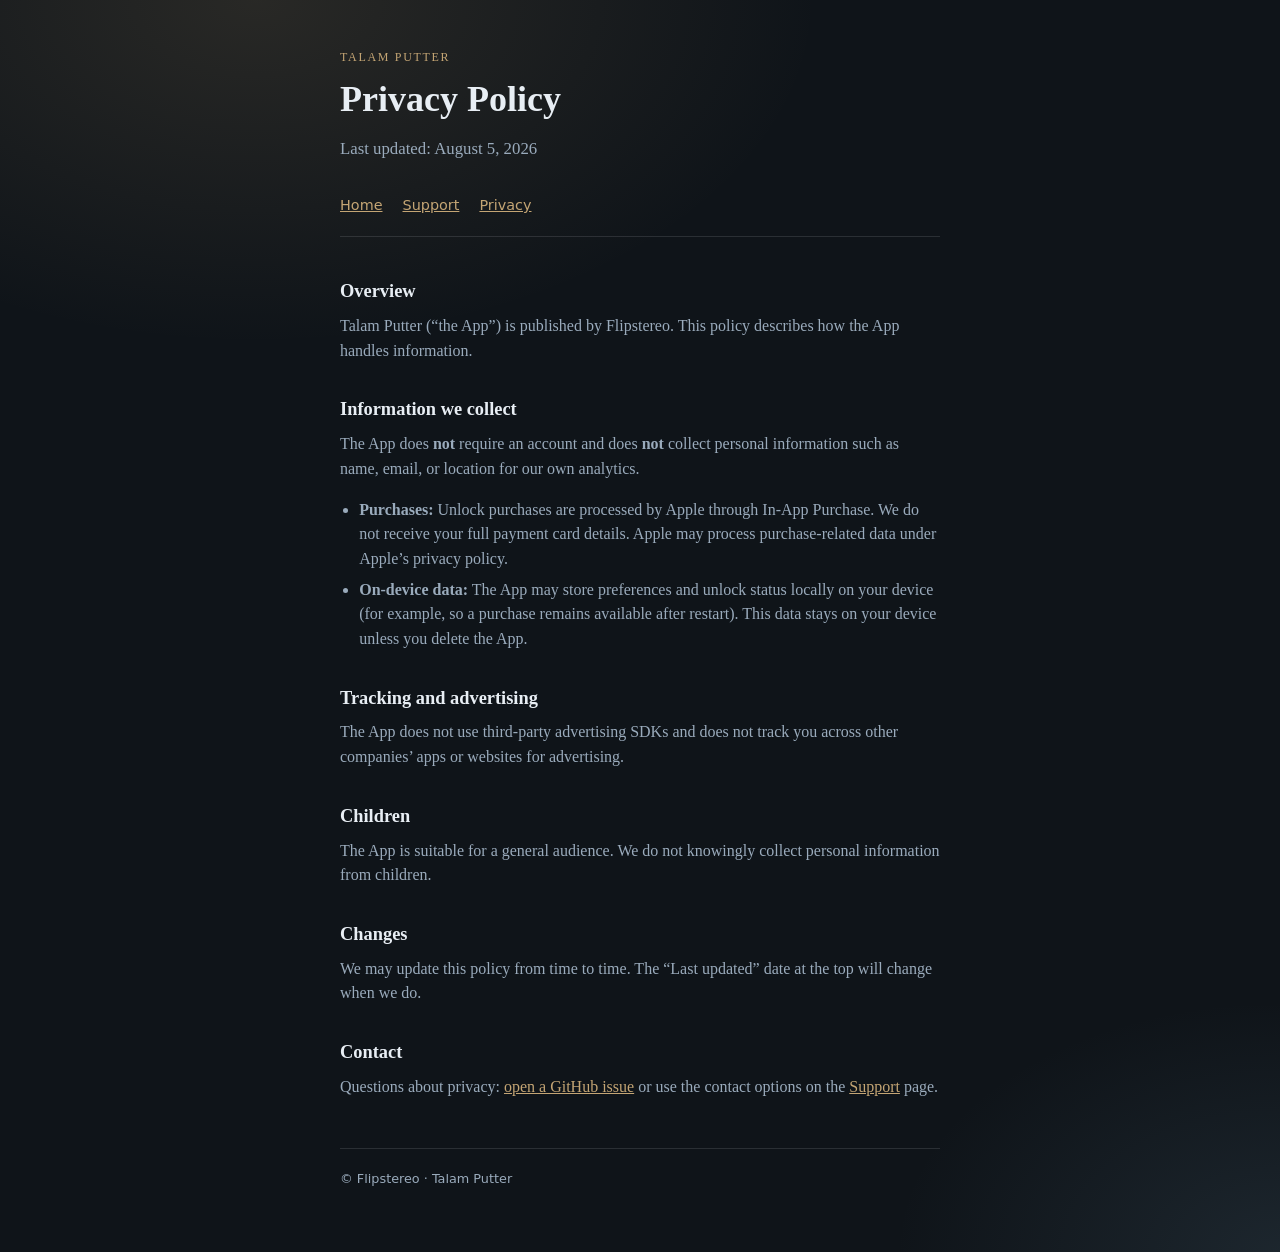
==== privacy.html @ 731a6d7e "Add Talam Putter support, privacy, and marketing pages." ====
<!DOCTYPE html>
<html lang="en">
  <head>
    <meta charset="utf-8" />
    <meta name="viewport" content="width=device-width, initial-scale=1" />
    <title>Privacy Policy · Talam Putter</title>
    <meta name="description" content="Privacy Policy for the Talam Putter iOS app." />
    <link rel="stylesheet" href="styles.css" />
  </head>
  <body>
    <main>
      <p class="brand">Talam Putter</p>
      <h1>Privacy Policy</h1>
      <p class="lede">Last updated: August 5, 2026</p>
      <nav aria-label="Site">
        <a href="index.html">Home</a>
        <a href="support.html">Support</a>
        <a href="privacy.html" aria-current="page">Privacy</a>
      </nav>

      <h2>Overview</h2>
      <p>
        Talam Putter (“the App”) is published by Flipstereo. This policy
        describes how the App handles information.
      </p>

      <h2>Information we collect</h2>
      <p>
        The App does <strong>not</strong> require an account and does
        <strong>not</strong> collect personal information such as name, email,
        or location for our own analytics.
      </p>
      <ul>
        <li>
          <strong>Purchases:</strong> Unlock purchases are processed by Apple
          through In-App Purchase. We do not receive your full payment card
          details. Apple may process purchase-related data under Apple’s
          privacy policy.
        </li>
        <li>
          <strong>On-device data:</strong> The App may store preferences and
          unlock status locally on your device (for example, so a purchase
          remains available after restart). This data stays on your device
          unless you delete the App.
        </li>
      </ul>

      <h2>Tracking and advertising</h2>
      <p>
        The App does not use third-party advertising SDKs and does not track
        you across other companies’ apps or websites for advertising.
      </p>

      <h2>Children</h2>
      <p>
        The App is suitable for a general audience. We do not knowingly collect
        personal information from children.
      </p>

      <h2>Changes</h2>
      <p>
        We may update this policy from time to time. The “Last updated” date at
        the top will change when we do.
      </p>

      <h2>Contact</h2>
      <p>
        Questions about privacy:
        <a href="https://github.com/rkris17/talam-putter-site/issues"
          >open a GitHub issue</a
        >
        or use the contact options on the
        <a href="support.html">Support</a> page.
      </p>

      <footer>© Flipstereo · Talam Putter</footer>
    </main>
  </body>
</html>
---- styles.css ----
:root {
  --bg: #0f1419;
  --fg: #e8eef4;
  --muted: #9aabbc;
  --accent: #c4a574;
  --line: rgba(232, 238, 244, 0.12);
  --max: 40rem;
}

* {
  box-sizing: border-box;
}

html {
  color-scheme: dark;
}

body {
  margin: 0;
  min-height: 100dvh;
  font-family: "Iowan Old Style", "Palatino Linotype", Palatino, Georgia, serif;
  background:
    radial-gradient(ellipse 80% 50% at 20% 0%, rgba(196, 165, 116, 0.14), transparent 55%),
    radial-gradient(ellipse 60% 40% at 100% 100%, rgba(90, 120, 140, 0.18), transparent 50%),
    var(--bg);
  color: var(--fg);
  line-height: 1.55;
}

a {
  color: var(--accent);
}

main {
  max-width: var(--max);
  margin: 0 auto;
  padding: 3rem 1.25rem 4rem;
}

.brand {
  font-size: 0.75rem;
  letter-spacing: 0.14em;
  text-transform: uppercase;
  color: var(--accent);
  margin: 0 0 0.75rem;
}

h1 {
  font-size: clamp(1.75rem, 4vw, 2.25rem);
  font-weight: 600;
  line-height: 1.15;
  margin: 0 0 1rem;
}

.lede {
  color: var(--muted);
  font-size: 1.05rem;
  margin: 0 0 2rem;
}

nav {
  display: flex;
  flex-wrap: wrap;
  gap: 0.75rem 1.25rem;
  margin: 0 0 2.5rem;
  padding-bottom: 1.25rem;
  border-bottom: 1px solid var(--line);
  font-family: system-ui, -apple-system, sans-serif;
  font-size: 0.9rem;
}

h2 {
  font-size: 1.15rem;
  margin: 2rem 0 0.5rem;
}

p,
ul {
  color: var(--muted);
  margin: 0 0 1rem;
}

ul {
  padding-left: 1.2rem;
}

li {
  margin-bottom: 0.35rem;
}

footer {
  margin-top: 3rem;
  padding-top: 1.25rem;
  border-top: 1px solid var(--line);
  font-family: system-ui, -apple-system, sans-serif;
  font-size: 0.8rem;
  color: var(--muted);
}
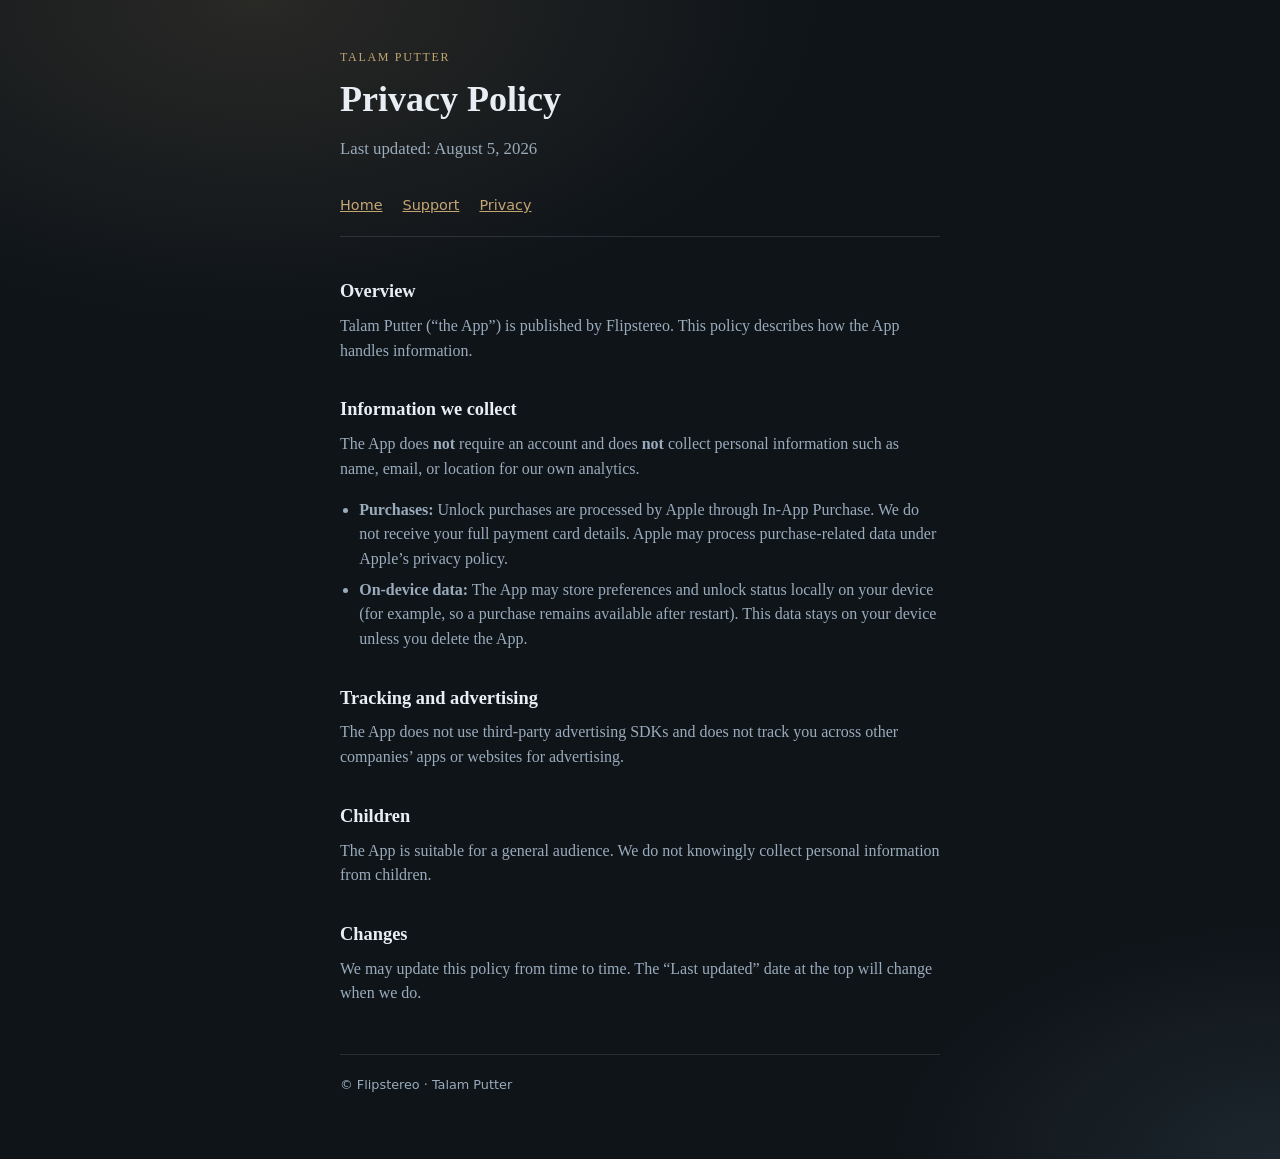
==== commit d98b1741: "Remove Contact sections from support and privacy pages." ====
--- a/privacy.html
+++ b/privacy.html
@@ -63,16 +63,6 @@
         the top will change when we do.
       </p>
 
-      <h2>Contact</h2>
-      <p>
-        Questions about privacy:
-        <a href="https://github.com/rkris17/talam-putter-site/issues"
-          >open a GitHub issue</a
-        >
-        or use the contact options on the
-        <a href="support.html">Support</a> page.
-      </p>
-
       <footer>© Flipstereo · Talam Putter</footer>
     </main>
   </body>
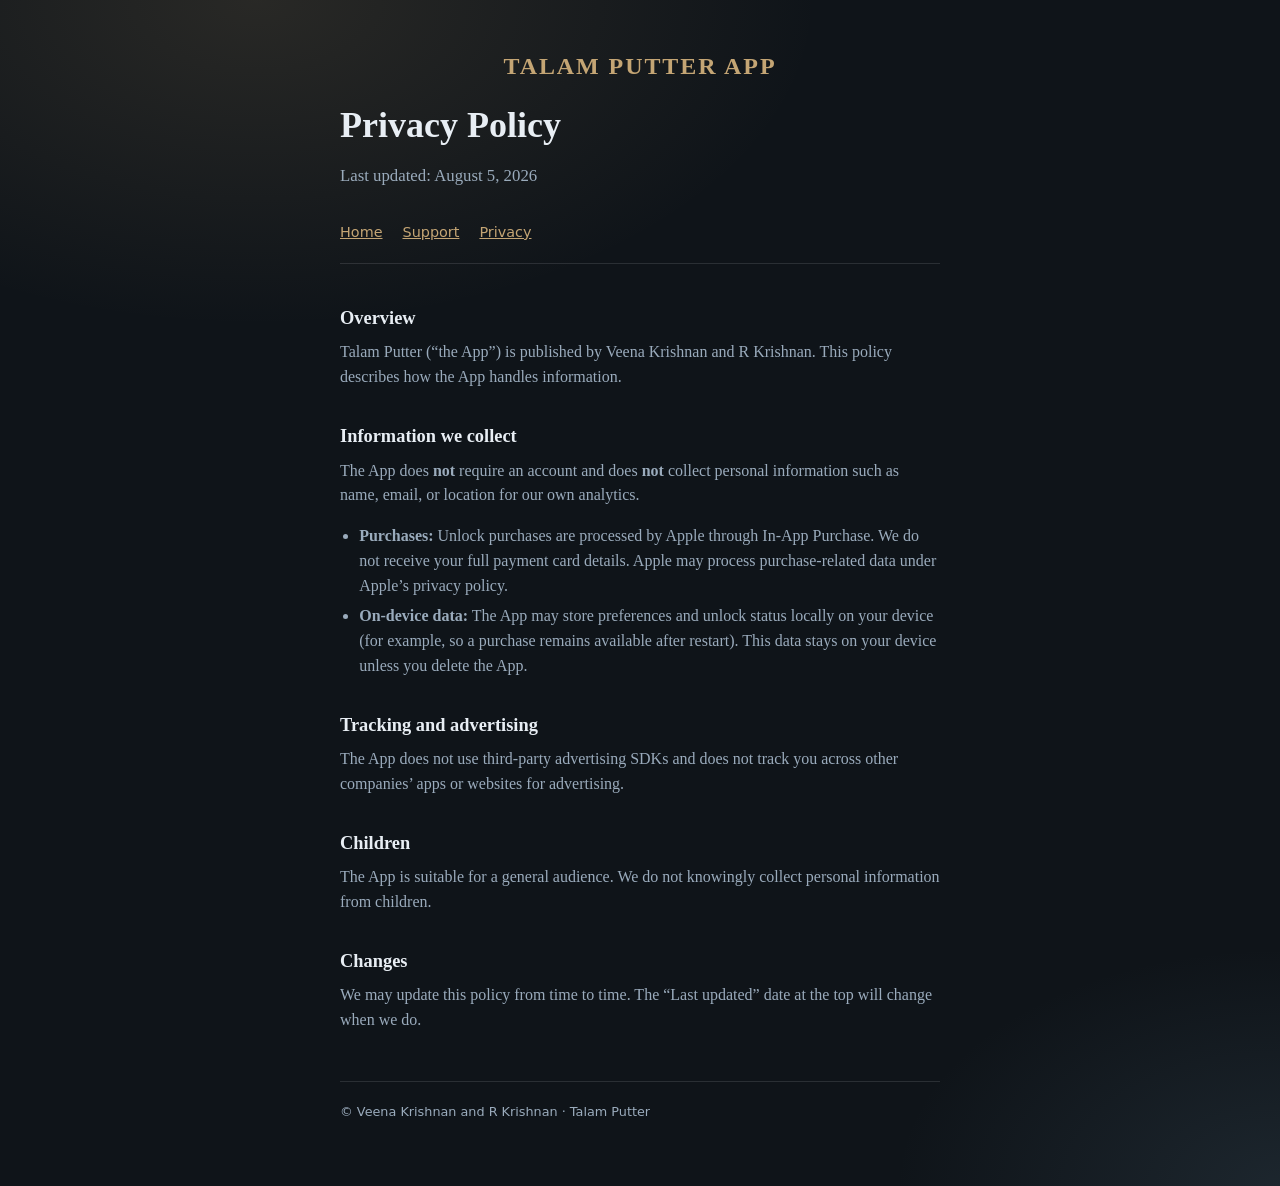
==== commit a31b7d1b: "copyright" ====
--- a/privacy.html
+++ b/privacy.html
@@ -9,7 +9,7 @@
   </head>
   <body>
     <main>
-      <p class="brand">Talam Putter</p>
+      <p class="brand">Talam Putter App</p>
       <h1>Privacy Policy</h1>
       <p class="lede">Last updated: August 5, 2026</p>
       <nav aria-label="Site">
@@ -20,8 +20,8 @@
 
       <h2>Overview</h2>
       <p>
-        Talam Putter (“the App”) is published by Flipstereo. This policy
-        describes how the App handles information.
+        Talam Putter (“the App”) is published by Veena Krishnan and R Krishnan.
+        This policy describes how the App handles information.
       </p>
 
       <h2>Information we collect</h2>
@@ -63,7 +63,7 @@
         the top will change when we do.
       </p>
 
-      <footer>© Flipstereo · Talam Putter</footer>
+      <footer>© Veena Krishnan and R Krishnan · Talam Putter</footer>
     </main>
   </body>
 </html>
--- a/styles.css
+++ b/styles.css
@@ -38,11 +38,18 @@
 }
 
 .brand {
-  font-size: 0.75rem;
-  letter-spacing: 0.14em;
+  font-size: 1.5rem;
+  font-weight: 700;
+  letter-spacing: 0.08em;
   text-transform: uppercase;
+  text-align: center;
   color: var(--accent);
-  margin: 0 0 0.75rem;
+  margin: 0 0 1.25rem;
+}
+
+.tagline {
+  margin-top: -0.35rem;
+  color: var(--fg);
 }
 
 h1 {
@@ -56,6 +63,25 @@
   color: var(--muted);
   font-size: 1.05rem;
   margin: 0 0 2rem;
+}
+
+.video {
+  position: relative;
+  width: 100%;
+  aspect-ratio: 16 / 9;
+  margin: 0 0 2rem;
+  border-radius: 0.5rem;
+  overflow: hidden;
+  border: 1px solid var(--line);
+  background: #000;
+}
+
+.video iframe {
+  position: absolute;
+  inset: 0;
+  width: 100%;
+  height: 100%;
+  border: 0;
 }
 
 nav {
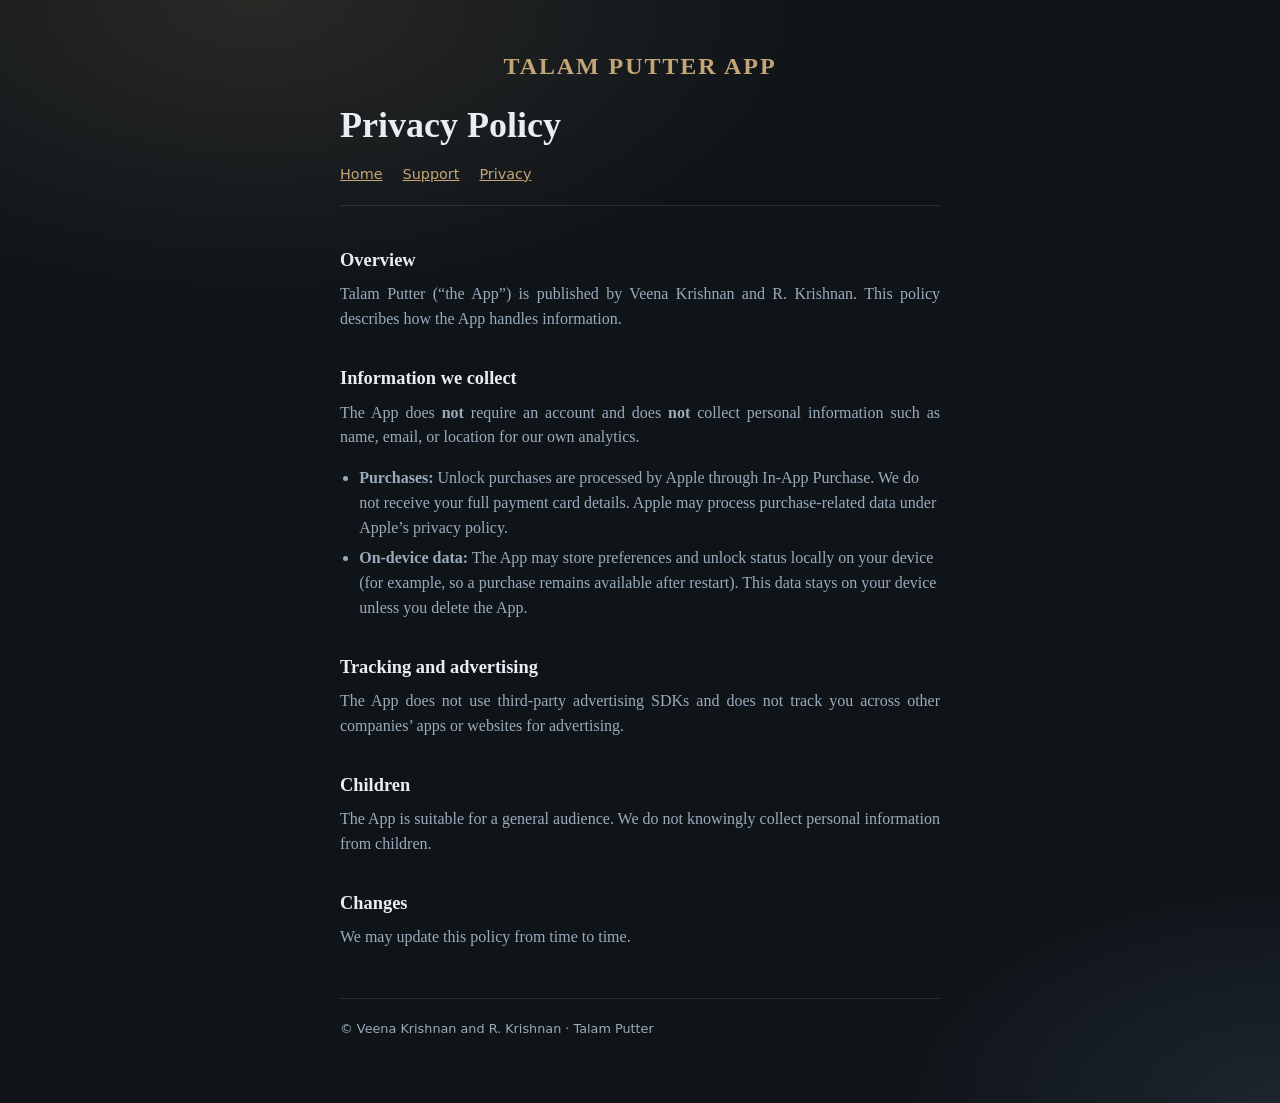
==== commit 5cd1077f: "edits" ====
--- a/privacy.html
+++ b/privacy.html
@@ -11,7 +11,6 @@
     <main>
       <p class="brand">Talam Putter App</p>
       <h1>Privacy Policy</h1>
-      <p class="lede">Last updated: August 5, 2026</p>
       <nav aria-label="Site">
         <a href="index.html">Home</a>
         <a href="support.html">Support</a>
@@ -20,7 +19,7 @@
 
       <h2>Overview</h2>
       <p>
-        Talam Putter (“the App”) is published by Veena Krishnan and R Krishnan.
+        Talam Putter (“the App”) is published by Veena Krishnan and R.&nbsp;Krishnan.
         This policy describes how the App handles information.
       </p>
 
@@ -59,11 +58,10 @@
 
       <h2>Changes</h2>
       <p>
-        We may update this policy from time to time. The “Last updated” date at
-        the top will change when we do.
+        We may update this policy from time to time.
       </p>
 
-      <footer>© Veena Krishnan and R Krishnan · Talam Putter</footer>
+      <footer>© Veena Krishnan and R.&nbsp;Krishnan · Talam Putter</footer>
     </main>
   </body>
 </html>
--- a/styles.css
+++ b/styles.css
@@ -100,6 +100,10 @@
   margin: 2rem 0 0.5rem;
 }
 
+p {
+  text-align: justify;
+}
+
 p,
 ul {
   color: var(--muted);
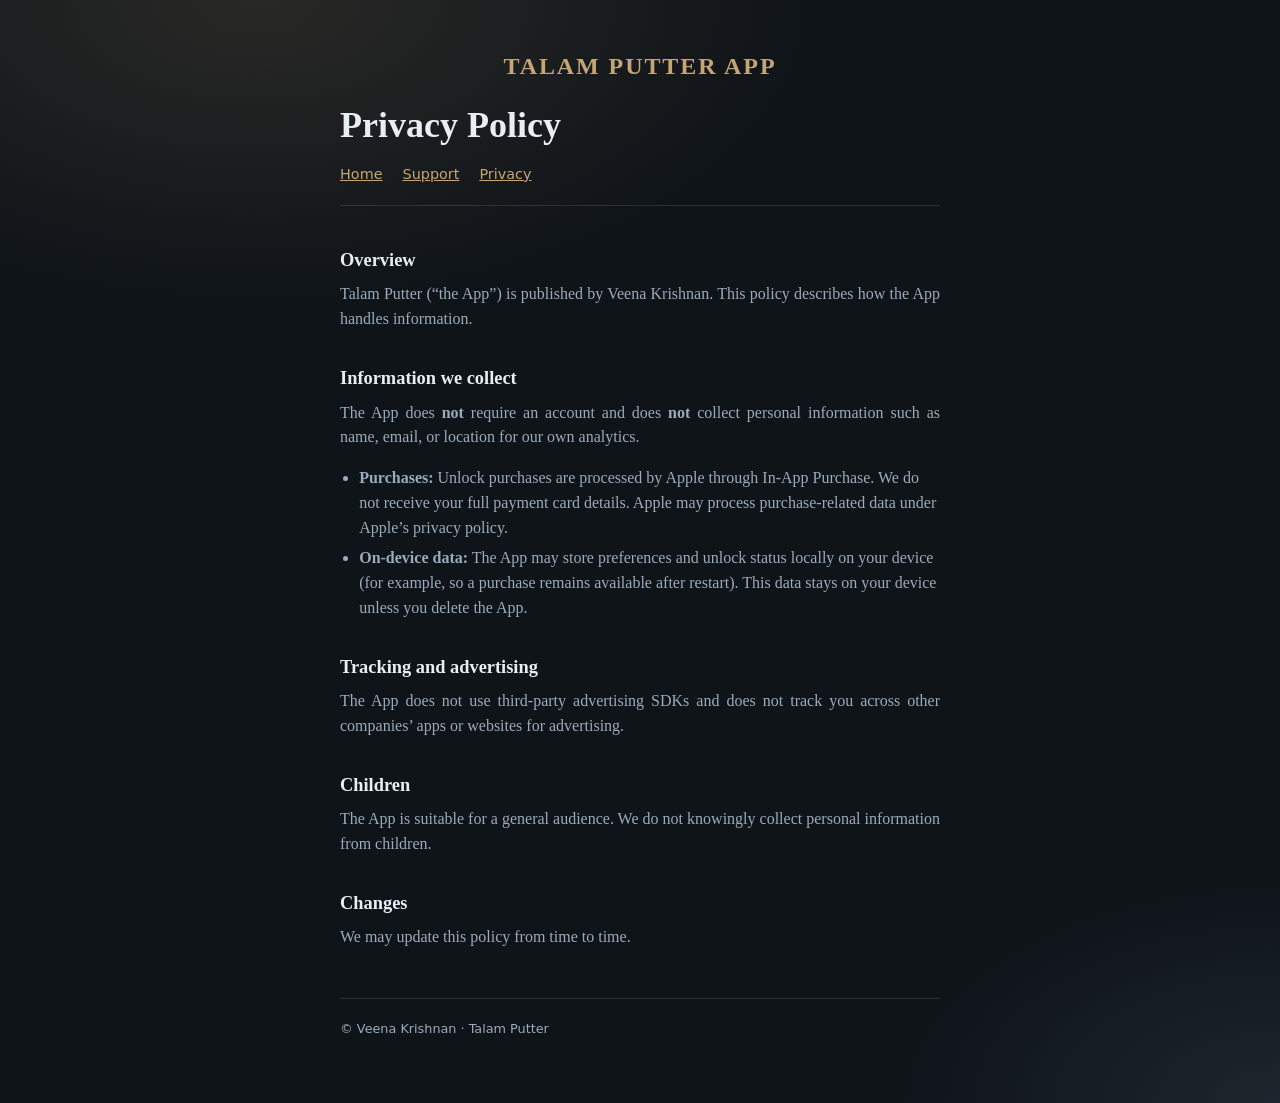
==== commit d0148869: "remove name" ====
--- a/privacy.html
+++ b/privacy.html
@@ -19,7 +19,7 @@
 
       <h2>Overview</h2>
       <p>
-        Talam Putter (“the App”) is published by Veena Krishnan and R.&nbsp;Krishnan.
+        Talam Putter (“the App”) is published by Veena Krishnan.
         This policy describes how the App handles information.
       </p>
 
@@ -61,7 +61,7 @@
         We may update this policy from time to time.
       </p>
 
-      <footer>© Veena Krishnan and R.&nbsp;Krishnan · Talam Putter</footer>
+      <footer>© Veena Krishnan · Talam Putter</footer>
     </main>
   </body>
 </html>
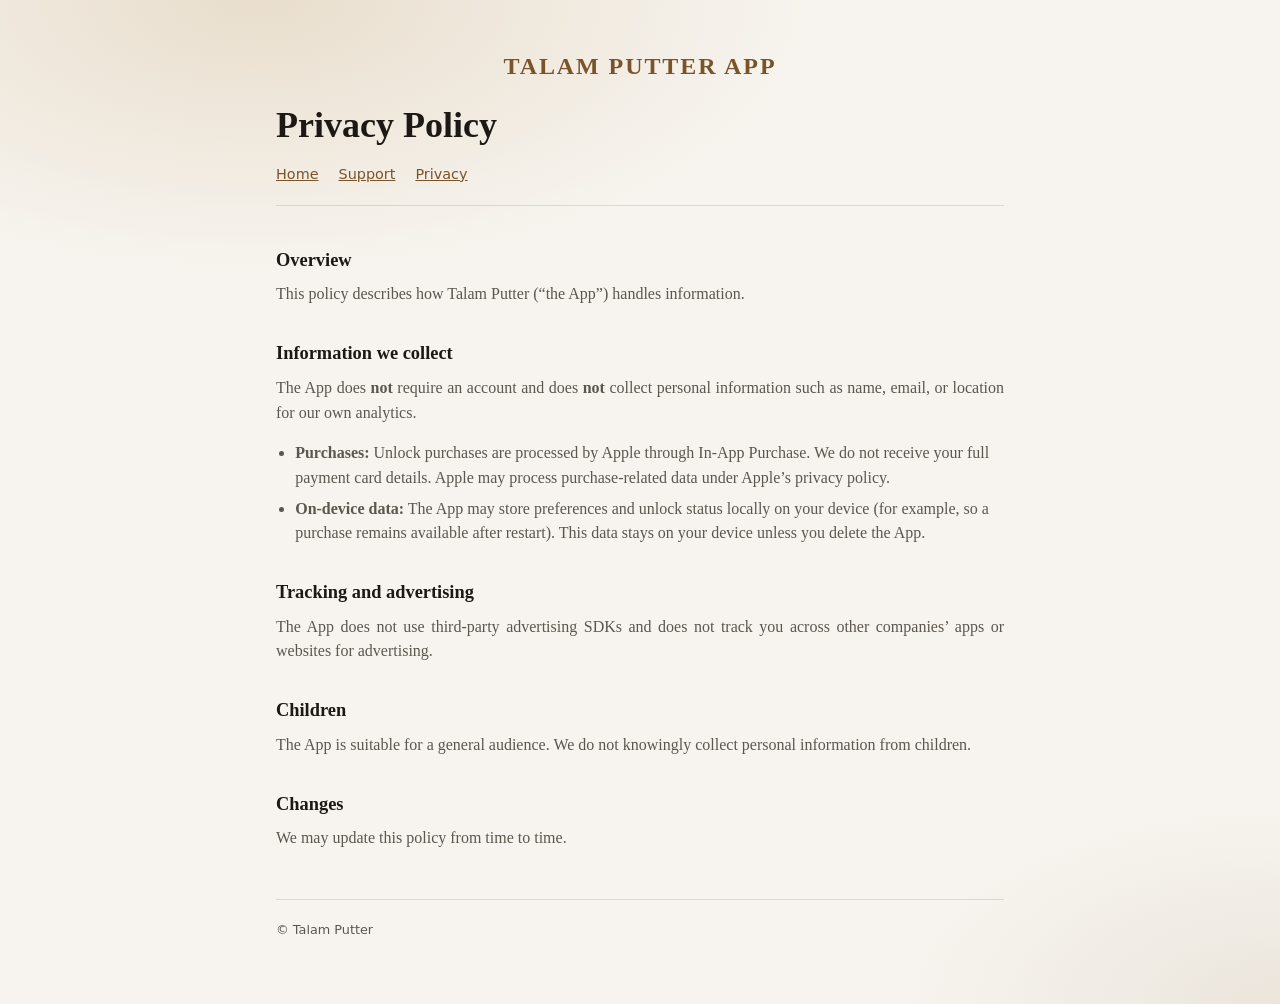
==== commit 057d1924: "update text" ====
--- a/privacy.html
+++ b/privacy.html
@@ -19,8 +19,8 @@
 
       <h2>Overview</h2>
       <p>
-        Talam Putter (“the App”) is published by Veena Krishnan.
-        This policy describes how the App handles information.
+        This policy describes how Talam Putter (“the App”) handles
+        information.
       </p>
 
       <h2>Information we collect</h2>
@@ -61,7 +61,7 @@
         We may update this policy from time to time.
       </p>
 
-      <footer>© Veena Krishnan · Talam Putter</footer>
+      <footer>© Talam Putter</footer>
     </main>
   </body>
 </html>
--- a/styles.css
+++ b/styles.css
@@ -1,10 +1,10 @@
 :root {
-  --bg: #0f1419;
-  --fg: #e8eef4;
-  --muted: #9aabbc;
-  --accent: #c4a574;
-  --line: rgba(232, 238, 244, 0.12);
-  --max: 40rem;
+  --bg: #f7f4ef;
+  --fg: #1c1915;
+  --muted: #5c564e;
+  --accent: #7a5428;
+  --line: rgba(28, 25, 21, 0.12);
+  --max: 48rem;
 }
 
 * {
@@ -12,7 +12,7 @@
 }
 
 html {
-  color-scheme: dark;
+  color-scheme: light;
 }
 
 body {
@@ -20,8 +20,8 @@
   min-height: 100dvh;
   font-family: "Iowan Old Style", "Palatino Linotype", Palatino, Georgia, serif;
   background:
-    radial-gradient(ellipse 80% 50% at 20% 0%, rgba(196, 165, 116, 0.14), transparent 55%),
-    radial-gradient(ellipse 60% 40% at 100% 100%, rgba(90, 120, 140, 0.18), transparent 50%),
+    radial-gradient(ellipse 80% 50% at 20% 0%, rgba(196, 165, 116, 0.28), transparent 55%),
+    radial-gradient(ellipse 60% 40% at 100% 100%, rgba(180, 160, 130, 0.18), transparent 50%),
     var(--bg);
   color: var(--fg);
   line-height: 1.55;
@@ -45,11 +45,6 @@
   text-align: center;
   color: var(--accent);
   margin: 0 0 1.25rem;
-}
-
-.tagline {
-  margin-top: -0.35rem;
-  color: var(--fg);
 }
 
 h1 {
@@ -118,6 +113,48 @@
   margin-bottom: 0.35rem;
 }
 
+.store-badges {
+  display: flex;
+  flex-wrap: wrap;
+  align-items: center;
+  gap: 0.35rem 1rem;
+  margin: 0.5rem 0 1.5rem;
+}
+
+.app-store {
+  display: inline-block;
+}
+
+.app-store img {
+  display: block;
+  width: 150px;
+  height: auto;
+}
+
+.play-soon {
+  display: flex;
+  flex-direction: column;
+  align-items: flex-start;
+  max-width: 100%;
+}
+
+.play-soon img {
+  display: block;
+  height: 64px;
+  width: auto;
+}
+
+.coming-soon {
+  margin: 0;
+  font-family: system-ui, -apple-system, sans-serif;
+  font-size: 0.8rem;
+  font-weight: 600;
+  letter-spacing: 0.06em;
+  text-transform: uppercase;
+  text-align: left;
+  color: var(--muted);
+}
+
 footer {
   margin-top: 3rem;
   padding-top: 1.25rem;
@@ -126,3 +163,27 @@
   font-size: 0.8rem;
   color: var(--muted);
 }
+
+@media (max-width: 40rem) {
+  main {
+    padding:
+      1.75rem
+      max(1.1rem, env(safe-area-inset-right))
+      2.5rem
+      max(1.1rem, env(safe-area-inset-left));
+  }
+
+  .brand {
+    font-size: 1.25rem;
+    letter-spacing: 0.04em;
+  }
+
+  p {
+    text-align: left;
+  }
+
+  .store-badges {
+    flex-direction: column;
+    align-items: flex-start;
+  }
+}
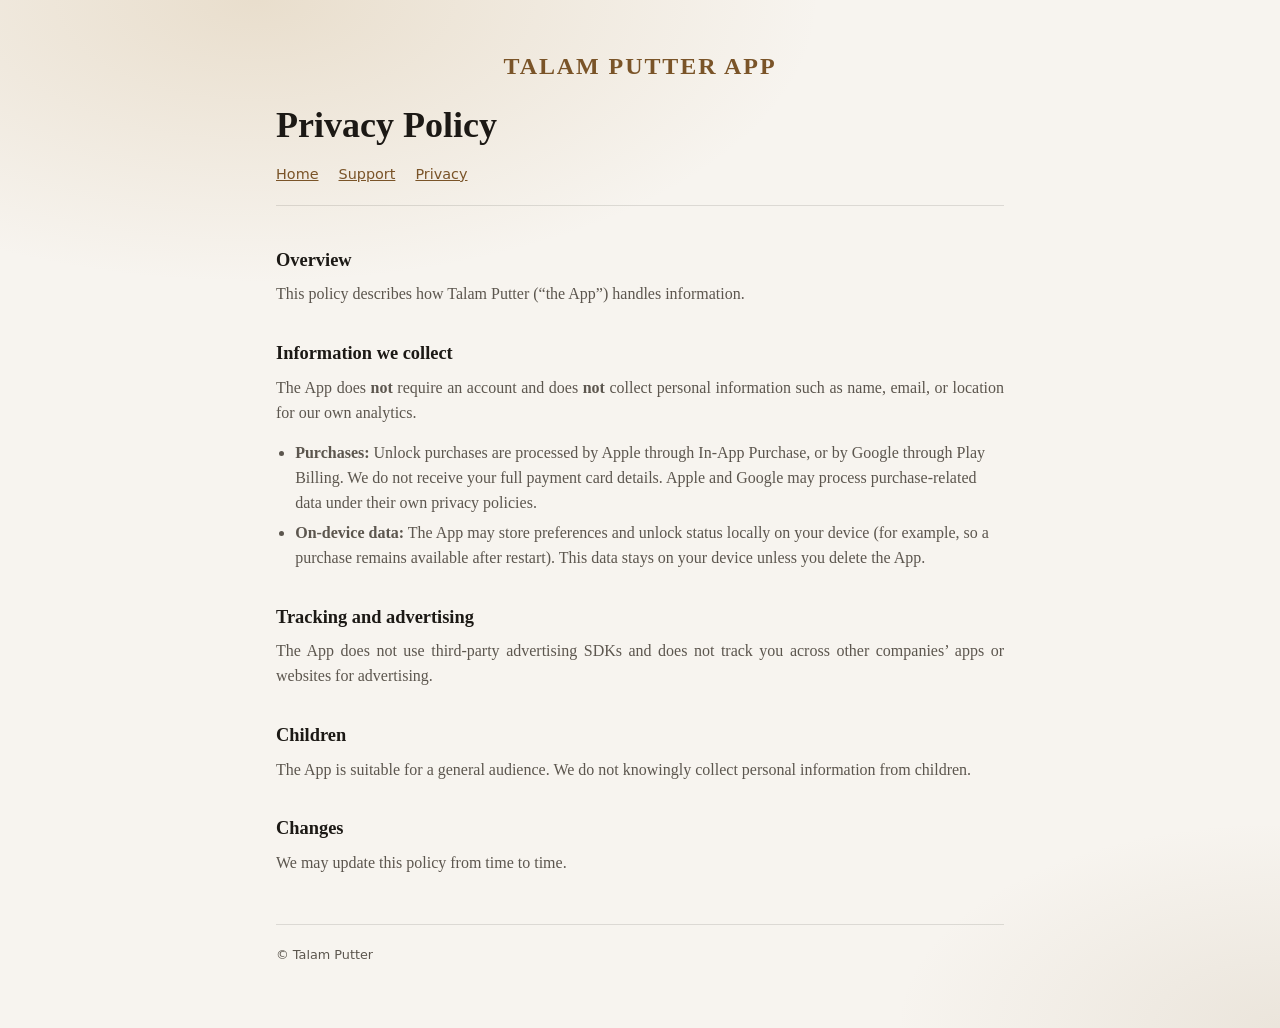
==== commit 70be87ab: "update for android" ====
--- a/privacy.html
+++ b/privacy.html
@@ -4,7 +4,7 @@
     <meta charset="utf-8" />
     <meta name="viewport" content="width=device-width, initial-scale=1" />
     <title>Privacy Policy · Talam Putter</title>
-    <meta name="description" content="Privacy Policy for the Talam Putter iOS app." />
+    <meta name="description" content="Privacy Policy for the Talam Putter app." />
     <link rel="stylesheet" href="styles.css" />
   </head>
   <body>
@@ -32,9 +32,9 @@
       <ul>
         <li>
           <strong>Purchases:</strong> Unlock purchases are processed by Apple
-          through In-App Purchase. We do not receive your full payment card
-          details. Apple may process purchase-related data under Apple’s
-          privacy policy.
+          through In-App Purchase, or by Google through Play Billing. We do not
+          receive your full payment card details. Apple and Google may process
+          purchase-related data under their own privacy policies.
         </li>
         <li>
           <strong>On-device data:</strong> The App may store preferences and
--- a/styles.css
+++ b/styles.css
@@ -113,6 +113,16 @@
   margin-bottom: 0.35rem;
 }
 
+.app-shot {
+  display: block;
+  width: 100%;
+  max-width: 16rem;
+  height: auto;
+  margin: 0 auto 1.25rem;
+  border-radius: 0.5rem;
+  border: 1px solid var(--line);
+}
+
 .store-badges {
   display: flex;
   flex-wrap: wrap;
@@ -121,7 +131,8 @@
   margin: 0.5rem 0 1.5rem;
 }
 
-.app-store {
+.app-store,
+.google-play {
   display: inline-block;
 }
 
@@ -131,28 +142,10 @@
   height: auto;
 }
 
-.play-soon {
-  display: flex;
-  flex-direction: column;
-  align-items: flex-start;
-  max-width: 100%;
-}
-
-.play-soon img {
+.google-play img {
   display: block;
   height: 64px;
   width: auto;
-}
-
-.coming-soon {
-  margin: 0;
-  font-family: system-ui, -apple-system, sans-serif;
-  font-size: 0.8rem;
-  font-weight: 600;
-  letter-spacing: 0.06em;
-  text-transform: uppercase;
-  text-align: left;
-  color: var(--muted);
 }
 
 footer {
